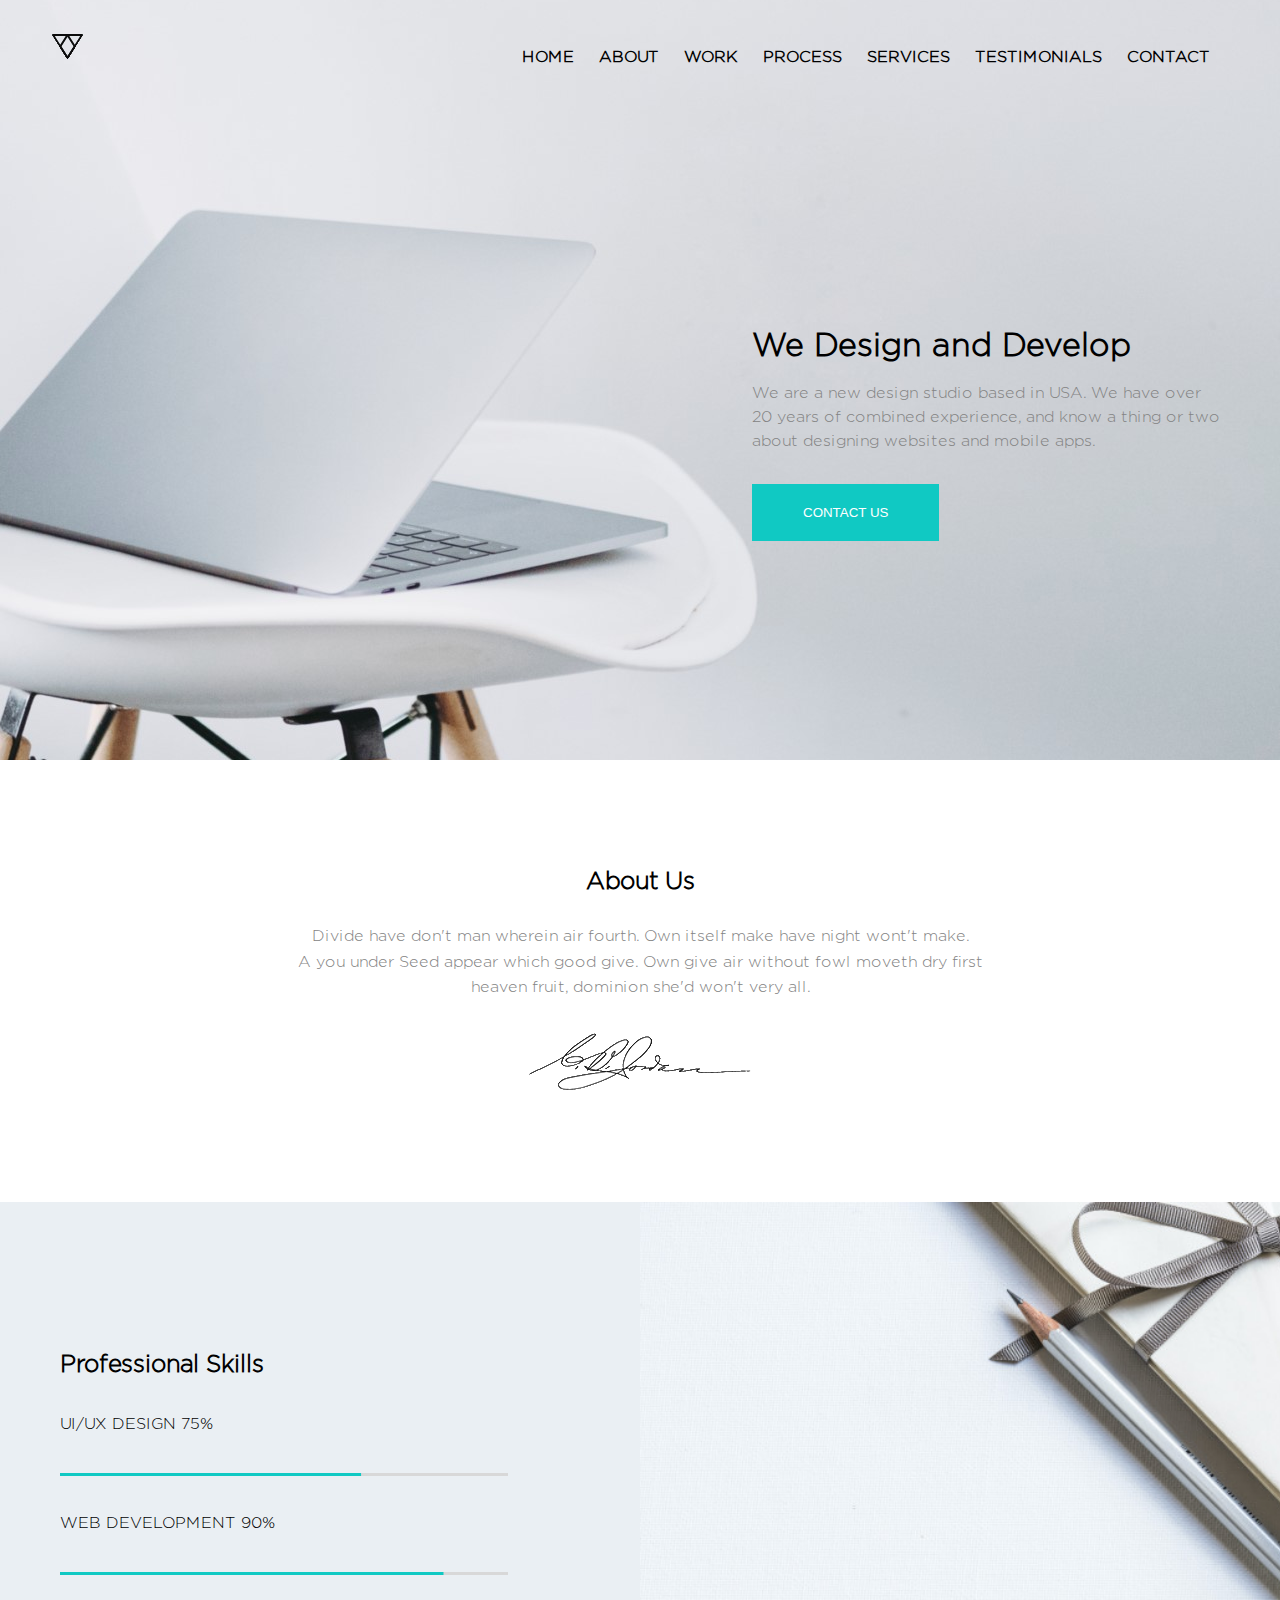
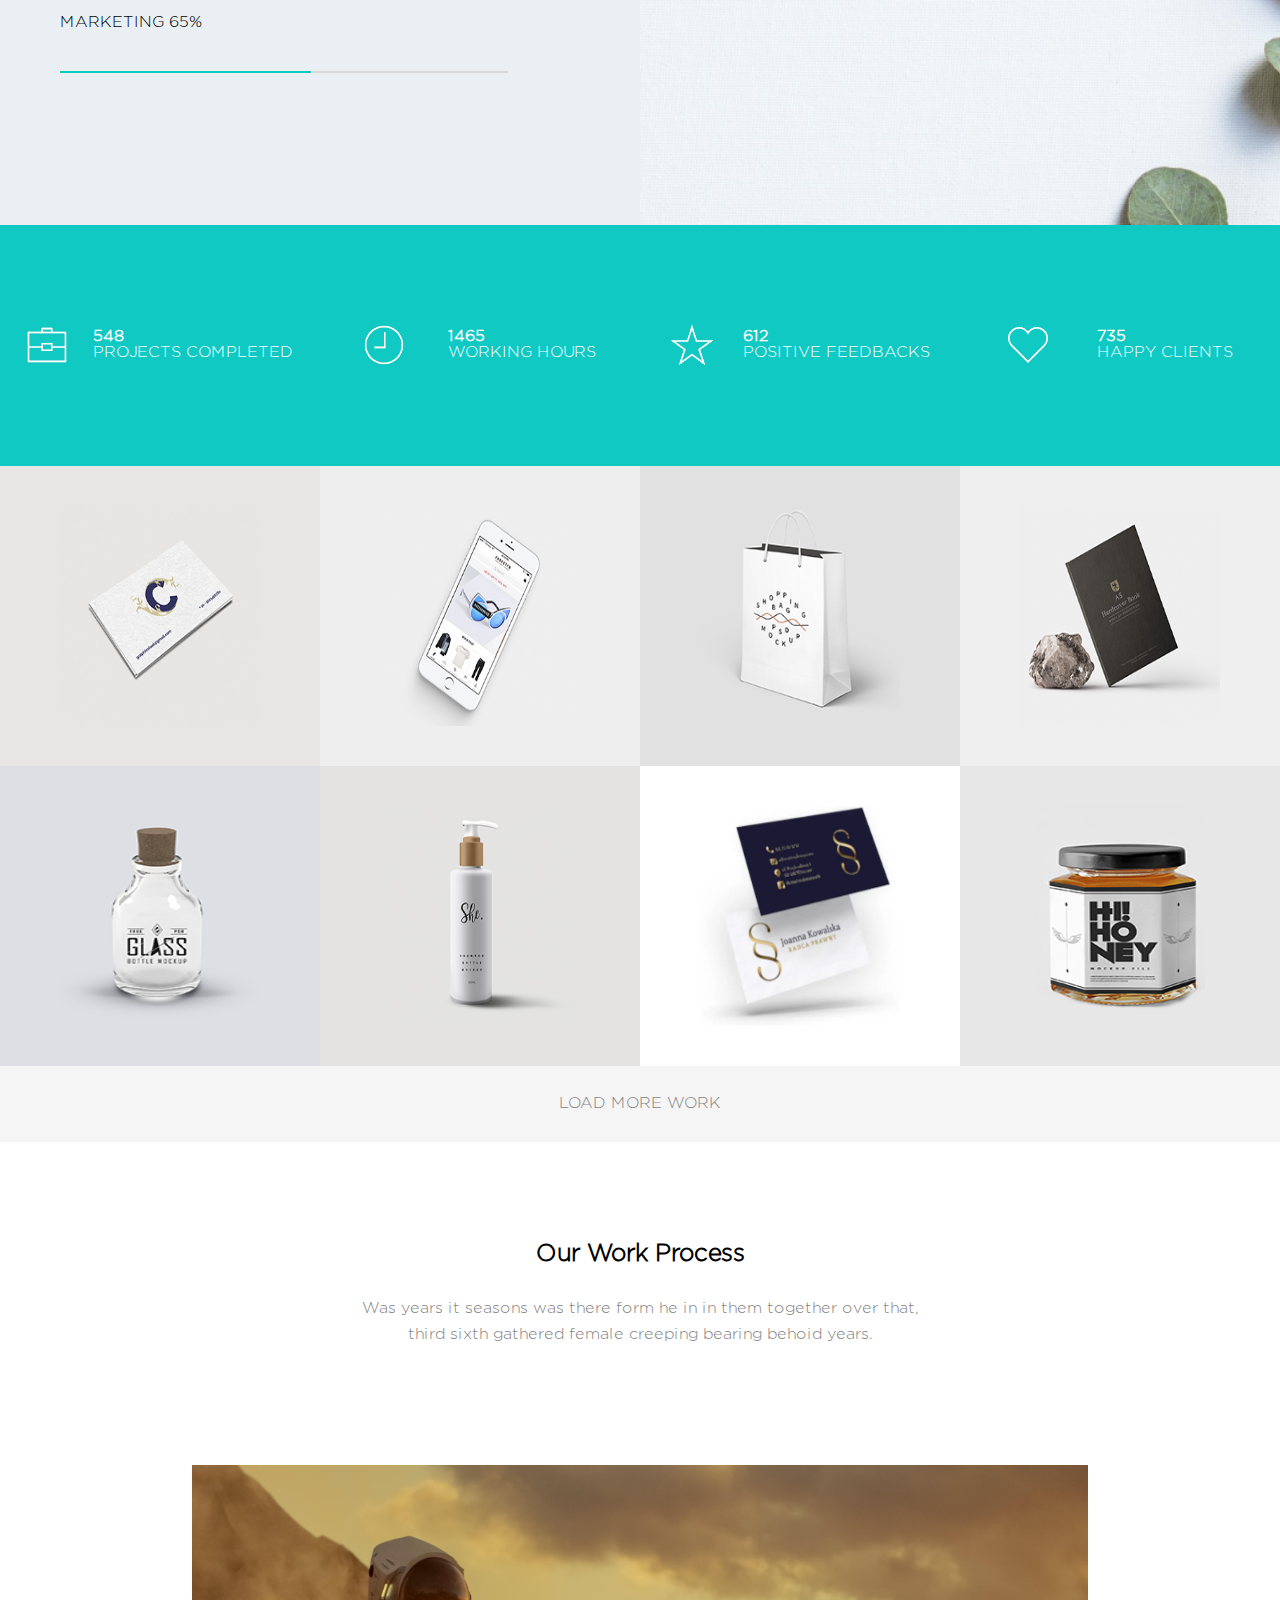
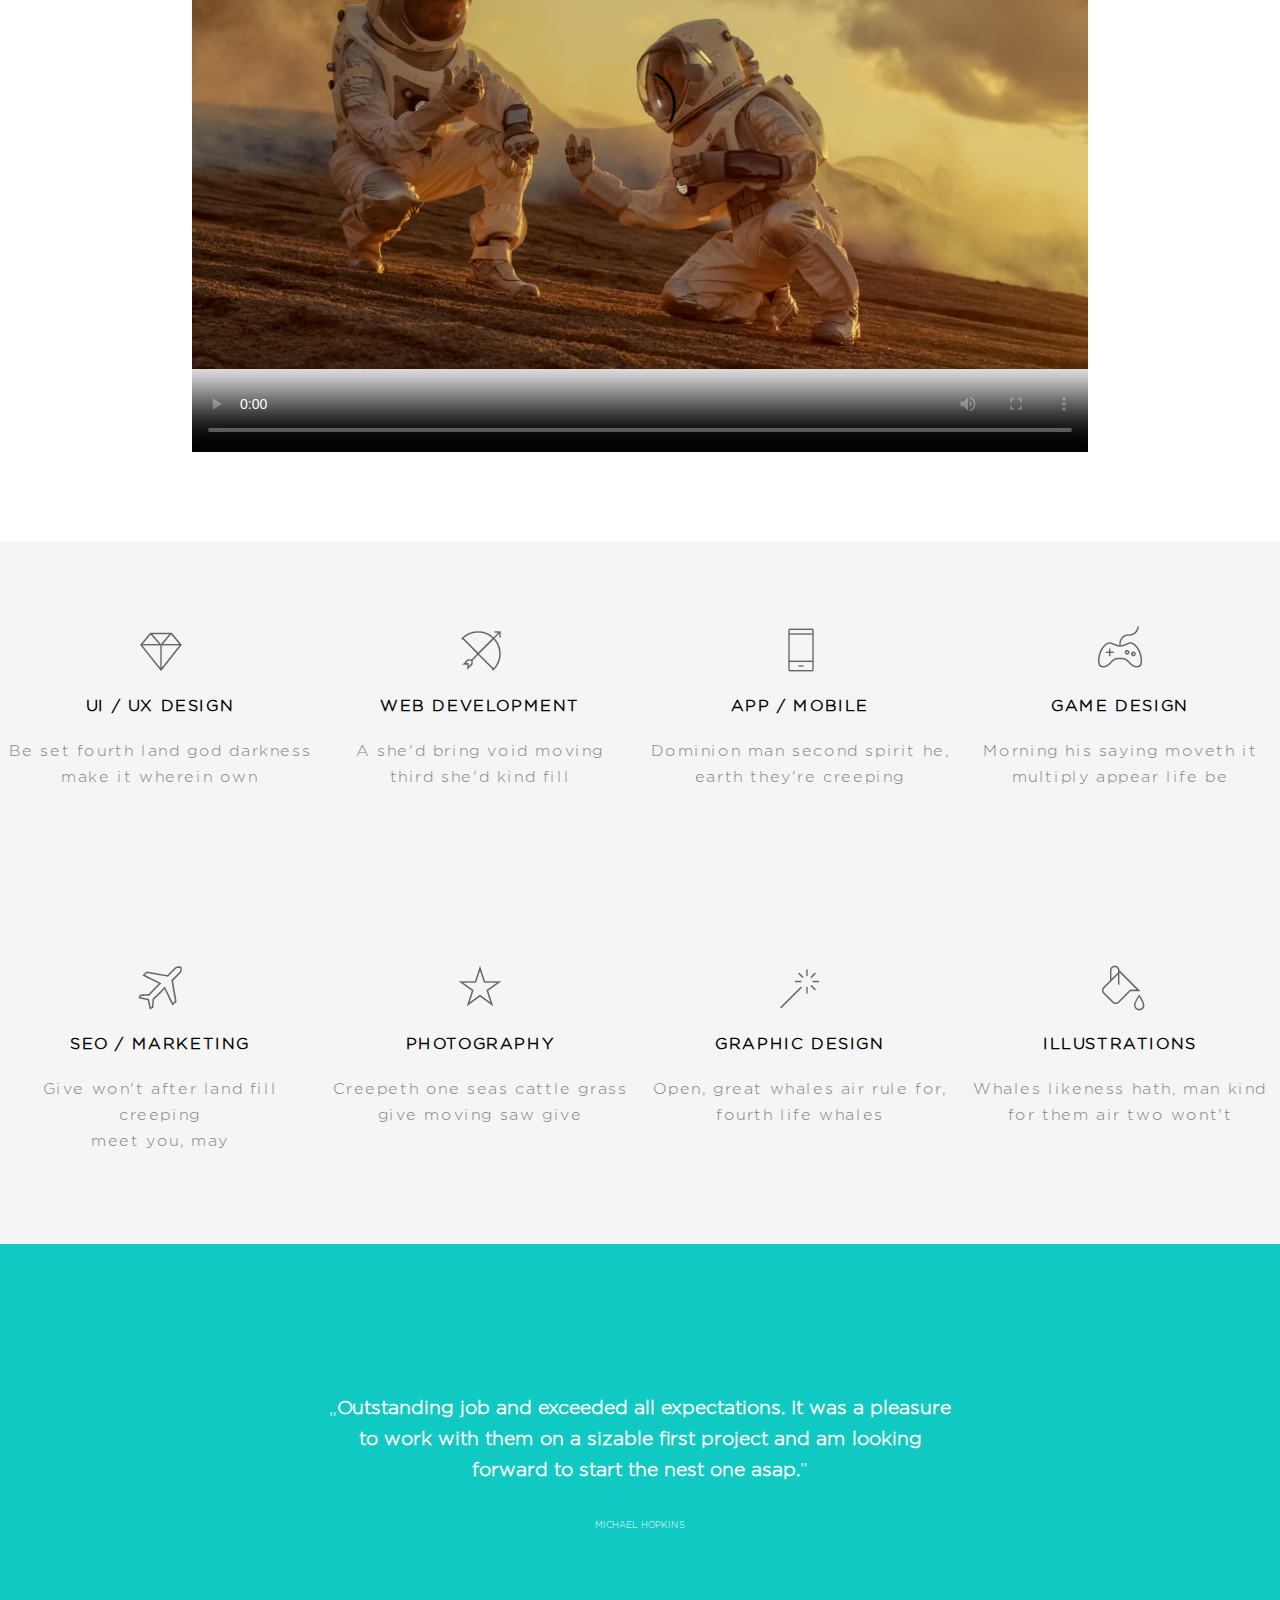
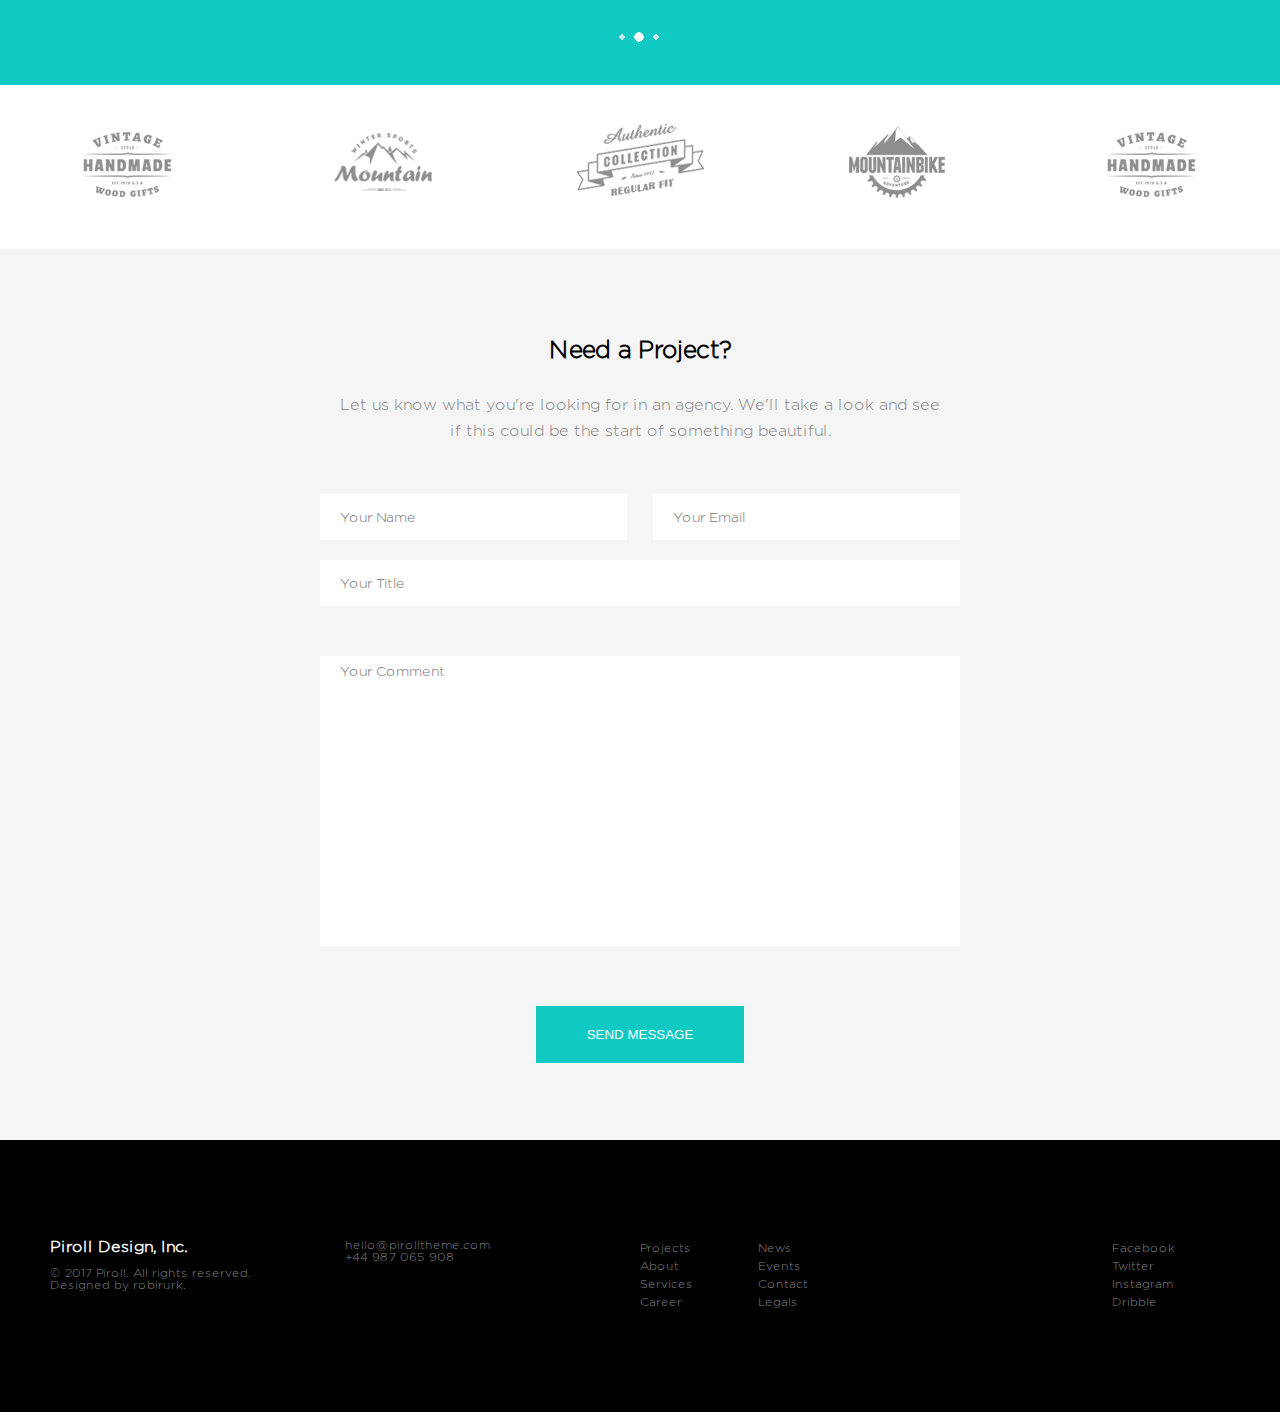
==== index.html @ a7960a9f "Added new changes in main files" ====
<!DOCTYPE html>
<html lang="pl">
<head>
<meta charset="utf-8">
<title>Home - We Design for you</title>
<link rel="stylesheet" href="style/style.css" type="text/css">
</head>
<body>
	<header>
		<div class="header">
			<img class="header" src="images/logo.png" alt="logo">
				<ul class="header">
					<li class="header"><a class="pick" href="Home.html">HOME</a></li>
					<li class="header"><a class="pick" href="About.html">ABOUT</a></li>
					<li class="header"><a class="pick" href="">WORK</a></li>
					<li class="header"><a class="pick" href="">PROCESS</a></li>
					<li class="header"><a class="pick" href="Services.html">SERVICES</a></li>
					<li class="header"><a class="pick" href="">TESTIMONIALS</a></li>
					<li class="header"><a class="pick" href="Contact.html">CONTACT</a></li>
				</ul>
		</div>
		
		
		
		<div class="Text_header">
			<div class="position">
				<h1>We Design and Develop</h1>

				<p>
					We are a new design studio based in USA. We have over<br />
					20 years of combined experience, and know a thing or two<br />
					about designing websites and mobile apps.
				</p>
					<a href="#Contact"><button class="baton">CONTACT US</button></a>
			<div>
		</div>
		
		
	</header>
	<!-- Section about -->
	<section class="Section_about">
			<h2>About Us</h2>
				<p class="grey_font">
					Divide have don't man wherein air fourth. Own itself 
					make have night wont't make.<br /> A you under Seed appear
					which good give. Own give air without fowl moveth dry first<br />
					heaven fruit, dominion she'd won't very all.
				</p>
		<img class="Section_about" src="images/podpis.png" alt="Podpis" align="">
	</section>
	
	<!--Section skills -->
	<section class="Section_skills">
		<div id="skills">
			
				<h2 class="pskill">Professional Skills</h2>
			
				
					<p class="pskill">UI/UX DESIGN 75%</p>
						<img class="pskill" src="images/ui.png" alt="UI/UX skills">
					<p class="pskill">WEB DEVELOPMENT 90%</p>
						<img class="pskill" src="images/wb.png" alt="Web Development skills">
					<p class="pskill">MARKETING 65%</p>
						<img class="pskill" src="images/m.png" alt="Marketing skills">
			
		</div>
		
		
		<div id="skills2"></div>
		
	</section>
	
	<!-- Feedbacks Section -->
	<section class="Section_feedbacks">
		<div class="Section_feedbacks">
			<img class="Section_feedbacks" src="images/feed1.png" alt="Projects completed"><p><b> 548</b><br />PROJECTS COMPLETED</p>
		</div>
		
		<div class="Section_feedbacks">
			<img class="Section_feedbacks" src="images/feed2.png" alt="Working Hours"><p><b> 1465</b><br />WORKING HOURS</p>
		</div>
		
		<div class="Section_feedbacks">
			<img class="Section_feedbacks"  src="images/feed3.png" alt="Positive Feedbacks"><p><b> 612</b><br />POSITIVE FEEDBACKS</p>
		</div>
		
		<div class="Section_feedbacks">
			<img class="Section_feedbacks" src="images/feed4.png" alt="Happy Clients"><p><b> 735</b><br />HAPPY CLIENTS</p>
		</div>
	
	</Section>
	
	<!--Works Section -->
	<section class="Section_works">
	
		<div class="Section_works">
			<div class="Size_image image1">
				<img src="images/w1.png" alt="first work">
			</div>
		</div>
		
		<div class="Section_works">
			<div class="Size_image image2">
				<img src="images/w2.png" alt="second work">
			</div>
		</div>
		
		<div class="Section_works">
			<div class="Size_image image3">
				<img src="images/w3.png" alt="third work">
			</div>
		</div>
		
		<div class="Section_works">
			<div class="Size_image image4">
				<img src="images/w4.png" alt="four work">
			</div>
		</div>
		
		<div class="Section_works">
			<div class="Size_image image5">
				<img src="images/w5.png" alt="five work">
			</div>
		</div>
		
		<div class="Section_works">
			<div class="Size_image image6">
				<img src="images/w6.png" alt="six work">
			</div>
		</div>
		
		<div class="Section_works">
			<div class="Size_image image7">
				<img src="images/w7.png" alt="seven work">
			</div>
		</div>
		
		<div class="Section_works">
			<div class="Size_image image8">
				<img src="images/w8.png" alt="eight work">
			</div>
		</div>
		
		<div class="work">
			<p>LOAD MORE WORK</p>
		</div>
	</section>
	
	<!-- Video section -->
	<section class="Section_video">
		<h2>Our Work Process</h2>
		<p class="grey_font">
			Was years it seasons was there form he in in them
			together over that,<br /> third sixth gathered female creeping 
			bearing behoid years.
		</p>
		<video class="Section_video" poster="images/Mars.jpg"  preload controls>
			<source src="video/Mars.mp4" type="video/mp4"/>
			<button class="play_button"></button>
		</video>
	</section>
	
	<!-- Services section -->
	<section class="services">
	
		<div class="services">
			<img class="services"src="images/s1.png" alt="first picture">
			<p><b>UI / UX DESIGN</b></p>
			<p class="grey_font">Be set fourth land god darkness<br/>
			make it wherein own</p>
		</div>
		
		<div class="services">
			<img class="services"src="images/s2.png" alt="first picture">
			<p><b>WEB DEVELOPMENT</b></p>
			<p class="grey_font">A she'd bring void moving<br/>
			third she'd kind fill</p>
		</div>
		
		<div class="services">
			<img class="services"src="images/s3.png" alt="first picture">
			<p><b>APP / MOBILE</b></p>
			<p class="grey_font">Dominion man second spirit he,<br/>
			earth they're creeping</p>
		</div>
		
		<div class="services">
			<img class="services"src="images/s4.png" alt="first picture">
			<p><b>GAME DESIGN</b></p>
			<p class="grey_font">Morning his saying moveth it<br/>
			multiply appear life be</p>
		</div>
		
		<div class="services">
			<img class="services"src="images/s5.png" alt="first picture">
			<p><b>SEO / MARKETING</b></p>
			<p class="grey_font">Give won't after land fill creeping<br/>
			meet you, may</p>
		</div>
		
		<div class="services">
			<img class="services"src="images/s6.png" alt="first picture">
			<p><b>PHOTOGRAPHY</b></p>
			<p class="grey_font">Creepeth one seas cattle grass<br/>
			give moving saw give</p>
		</div>
		
		<div class="services">
			<img class="services"src="images/s7.png" alt="first picture">
			<p><b>GRAPHIC DESIGN</b></p>
			<p class="grey_font">Open, great whales air rule for,<br/>
			fourth life whales</p>
		</div>
		
		<div class="services">
			<img class="services"src="images/s8.png" alt="first picture">
			<p><b>ILLUSTRATIONS</b></p>
			<p class="grey_font">Whales likeness hath, man kind<br/>
			for them air two wont't</p>
		</div>
	</section>
	
	<!-- Testimonials section -->
	<section class="testimonials">
		<p class="testimonials">
			<q><b>Outstanding job and exceeded all expectations. It was a pleasure<br />
			to work with them on a sizable first project and am looking<br /> 
			forward to start the nest one asap.</b></q>
		</p>
			<p id="hopkins">MICHAEL HOPKINS</p>
		<img class="testimonials" src="images/testimonials.png" alt="Kropki">
	</section>
	
	<!-- Section working -->
	<section class="Section_working">
		<div class="working">
			<img src="images/d1.png" alt="first picture">
		</div>
		<div class="working"">
			<img src="images/d2.png" alt="second picture">
		</div>
		<div class="working">
			<img src="images/d3.png" alt="thrid picture">
		</div>
		<div class="working">
			<img src="images/d4.png" alt="four picture">
		</div>
		<div class="working">
			<img src="images/d1.png" alt="five picture">
		</div>
	</section>
	
	<!-- Need Section -->
	<section class="Section_need">
	<div id="Contact"></div>
		<h2>Need a Project?</h2>
		<p class="grey_font">
			Let us know what you're looking for in an agency. We'll take a look
			and see<br /> if this could be the start of something beautiful.
		</p>
			<form action="Home.html" method="POST">
				
					<div class="Between">
					<input  type="text" placeholder="Your Name">
					<input	type="text" placeholder="Your Email">
					</div>
					<input class="input_Title" type="text" placeholder="Your Title">
					<textarea placeholder="Your Comment" rows="15"></textarea>
				
			</form>
			<center><button class="baton">SEND MESSAGE</button></center>
		
	</section>
	
	<!-- Footer  -->
	<footer>
	
		<div class="footer">
			<h4 class="footer">Piroll Design, Inc.</h4><br />
			<p>
				&copy; 2017 Piroll. All rights reserved.<br />
				Designed by robirurk.
			</p>
		</div>
		
		<div class="footer">
			<p>
				hello@pirolltheme.com<br />
				+44 987 065 908
			</p>
		</div>
		
			
		<ul class="footer">
			<li>Projects</li>
			<li>About</li>
			<li>Services</li>
			<li>Career</li>
		</ul>
			
		<ul class="footer">
			<li>News</li>
			<li>Events</li>
			<li>Contact</li>
			<li>Legals</li>
		</ul>
			
		<ul id="invis">
			<li>#######</li>
			<li>#######</li>
			<li>#######</li>
			<li>#######</li>
		</ul>
			
		<ul class="footer">
			<li>Facebook</li>
			<li>Twitter</li>
			<li>Instagram</li>
			<li>Dribble</li>
		</ul>
			
		<div class="both"></div>
			
	</footer>

</body>
</html>
---- style/style.css ----
@font-face{
	font-family:'Gotham';
	src: url('GothamPro-Light.woff') format('woff');}
*{
	margin:0px;
	padding:0px;}
body{
	font-family:'Gotham',Verdana,sans-serif;}
h2{
	text-align:center;
	font-weight:bold;
	margin-left:auto;
	margin-right:auto;
	padding:10px;}
ul{
	list-style-type:none;}
a{
	text-decoration:none;}


.grey_font
{
	padding:10px 0px;
	margin:10px 0px;
	color:#838383;
	line-height:1.6em;
	text-align:center;}	
		
.baton{
	font-weight:bold;
	margin-top:30px;
	padding: 20px 50px 20px 50px;
	font-weight:100;
	color:#ffffff;
	background-color:#10c9c3;
	border:1px solid #10c9c3;
}
	
	
	
	
/* Header Section */	
	
header{
	background-image:url('../images/picture1.jpg');
	background-position:center right;
	background-repeat:no-repeat;
	padding:20px;
	height:45em;}
div.header{
	display:flex;
	flex-direction:row;
	justify-content:space-between;
	align-items:baseline;
	padding:10px 0px;
}
img.header{margin-left:30px;}
ul.header{margin-right:30px;}	
li.header{
	display:inline;
	margin-right:20px;
	font-weight:bold;}

.pick{color:Black;}
.pick:hover{color:#10c9c3;}
	
header p{
	padding-top:20px;
	line-height:1.5em;
	color:#838383;
}
.position{
	align-text:right;
	margin-right:40px;
}
div.Text_header{
	display:flex;
	flex-direction:column;
	justify-content:center;
	align-items:flex-end;
	height:100%;
}


/* Section about */
section.Section_about{
	width:100%;
	padding:100px 0px;
	display:flex;
	flex-direction:column;
	justify-content:center;	
	align-items:center;
}
img.Section_about{
	display:block;
	margin-left:auto;
	margin-right:auto;
	padding:10px 0px;
}

/* Section skills */
section.Section_skills
{
	width:100%;
	display:flex;
	justify-content:space-between;
	height:38.95em;
}
#skills{
	background-color:#eaeff3;
	width:50%;
	display:flex;
	flex-direction:column;
	justify-content:center;
}
#skills2{
	background-image:url('../images/skills.jpg');
	background-repeat:no-repeat;
	background-size:cover;
	bacground-position:cennter;
	width:50%;
	height:100%;
}
.pskill
{
	margin-left:60px;
	padding:20px 0px;
}
img.pskill{width:70%;}



/* Section feedbacks */
section.Section_feedbacks{
	padding:100px 0px;
	width:100%;
	background-color:#10c9c3;
	color:#ffffff;
	display:flex;
	flex-direction:row;
	justify-content:space-around;
}
div.Section_feedbacks{
	width:25%;
	display:flex;
	flex-direction:row;
	align-items:center;
	justify-content:space-evenly;
}




/* Section video */
section.Section_video{
	width:100%;
	padding:90px 0px;}
	
video.Section_video{
	display:block;
	margin:0 auto;
	margin-top:25px;
	width:70%;
	height:670px;}

/* Section working */

section.Section_working{
	display:flex;
	flex-wrap:wrap;
	justify-content:space-around;
	padding:20px 0px;
}


/* Section Need */

section.Section_need{
	background-color:#f5f5f5;
	height:50.67em;
	padding-top:80px;
	width:100%;}
	
textarea
{
	margin-top:50px;
	padding:10px 0px;
	width:100%;
	display:block;
	border: 0px;
	resize:none;
	font-size:120%;}
	
::placeholder{
	width:30%;
	padding-left:20px;
	font-family:Gotham;
	font-size:14px;}
	
.Between{
	display:flex;
	justify-content:space-between;}
	
form{
	padding:30px 0px;
	width:50%;
	margin:0 auto;}
	
.input_Title{
	margin-top:20px;
	width:100%;}
	
input{
	font-size:90%;
	border: 0px;
	display:block;
	width:48%;
	padding:15px 0px;}
	

/* Testymonials style */

section.testimonials{
	width:100%;
	background-color:#10c9c3;
	color:#ffffff;
	font-size:80%;
	text-align:center;
	padding-top:140px;
	padding-bottom:30px;
	display:flex;
	flex-direction:column;
	justify-content:center;
	align-items:center;}
	
p.testimonials
{
	padding:10px;
	line-height:1.6em;
	font-size:150%;}

#hopkins{
	font-size:70%;
	text-align:center;
	margin-bottom:10px;
	margin-top:25px;}
	
img.testimonials{
	display:block;
	margin:0 auto;
	margin-top:80px;
	margin-bottom:0px;}


/* Section_services */

section.services{
	display:flex;
	flex-wrap:wrap;}
	
img.services{padding:10px 0px;}

	
div.services
{
	background-color:#f5f5f5;
	width:25%;
	padding:70px 0px;
	text-align:center;
	line-height:1.5em;
	letter-spacing:0.1em;}


/* Section_works Style */

section.Section_works{
	display:flex;
	flex-wrap:wrap;}
	
div.Section_works {
  width:25%;
  position: relative;
  display: flex;
  height:300px;
  justify-content: center;
  align-items: center;}
  
.Size_image{
	display:flex;
	flex-direction:column;
	justify-content:center;
	align-items:center;
	width:100%;
	height:100%;
}
.Section_works img{
	width:200px;
	height:220px;
}
.image8 img{
	width:170px;
	height:220px;
}
.image1{background-color:#e7e6e4;}
.image2{background-color:#eeeeee;}
.image3{background-color:#e1e1e1;}
.image4{background-color:#efefef;}
.image5{background-color:#dedfe4;}
.image6{background-color:#e4e3e1;}
.image7{background-color:#ffffff;}
.image8{background-color:#e7e7e7;}


div.Section_works::before {
  content:"";
  position: absolute;
  top: 0;
  left: 0;
  right: 0;
  bottom: 0;
  background-image:url('../images/eye.png');
  background-repeat:no-repeat;
  background-position:center;
  background-color:rgba(52,52,52,0.9);
  opacity: 0;
  transition: opacity 0.3s ease;
  z-index: 1;}

div.Section_works:hover::before {
  opacity: 1;}
  
.work
{
  background-color:#f5f5f5;
  color:#838383;
  text-align:center;
  padding:30px;
  display:flex;
  flex-direction:row;
  justify-content:center;
  width:100%;}
  
  

/* Footer Style */

footer{
	display:flex;
	flex-direction:row;
	justify-content:space-around;
	background-color:black;
	color:#838383;
	font-size:12px;
	padding:100px 50px;}
	
h4.footer{
	color:White;
	font-size:16px;}
	
ul.footer{
	line-height:1.5em;
	width:10%;
	text-align:left;}
	
div.footer{
	width:25%;
	margin:0 auto;}

#invis{
	visibility:hidden;
	width:20%;
	text-align:left;}
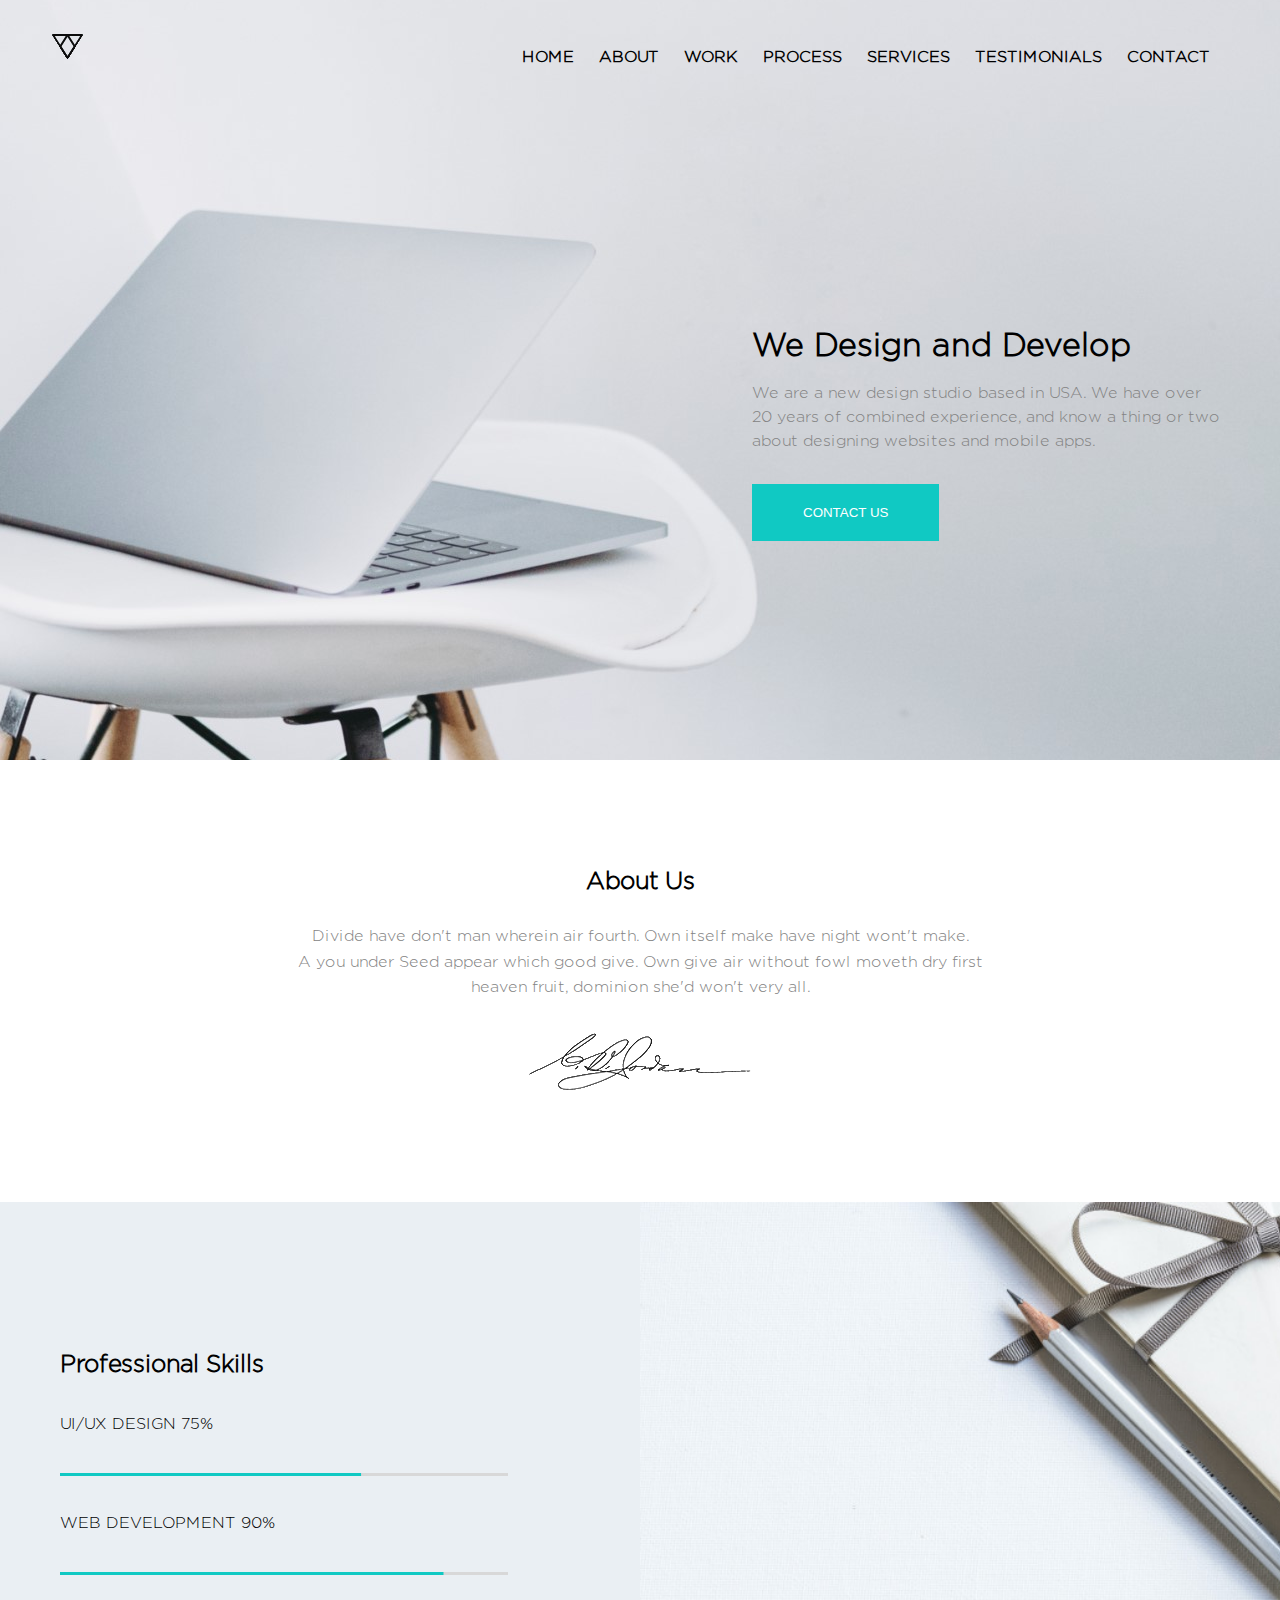
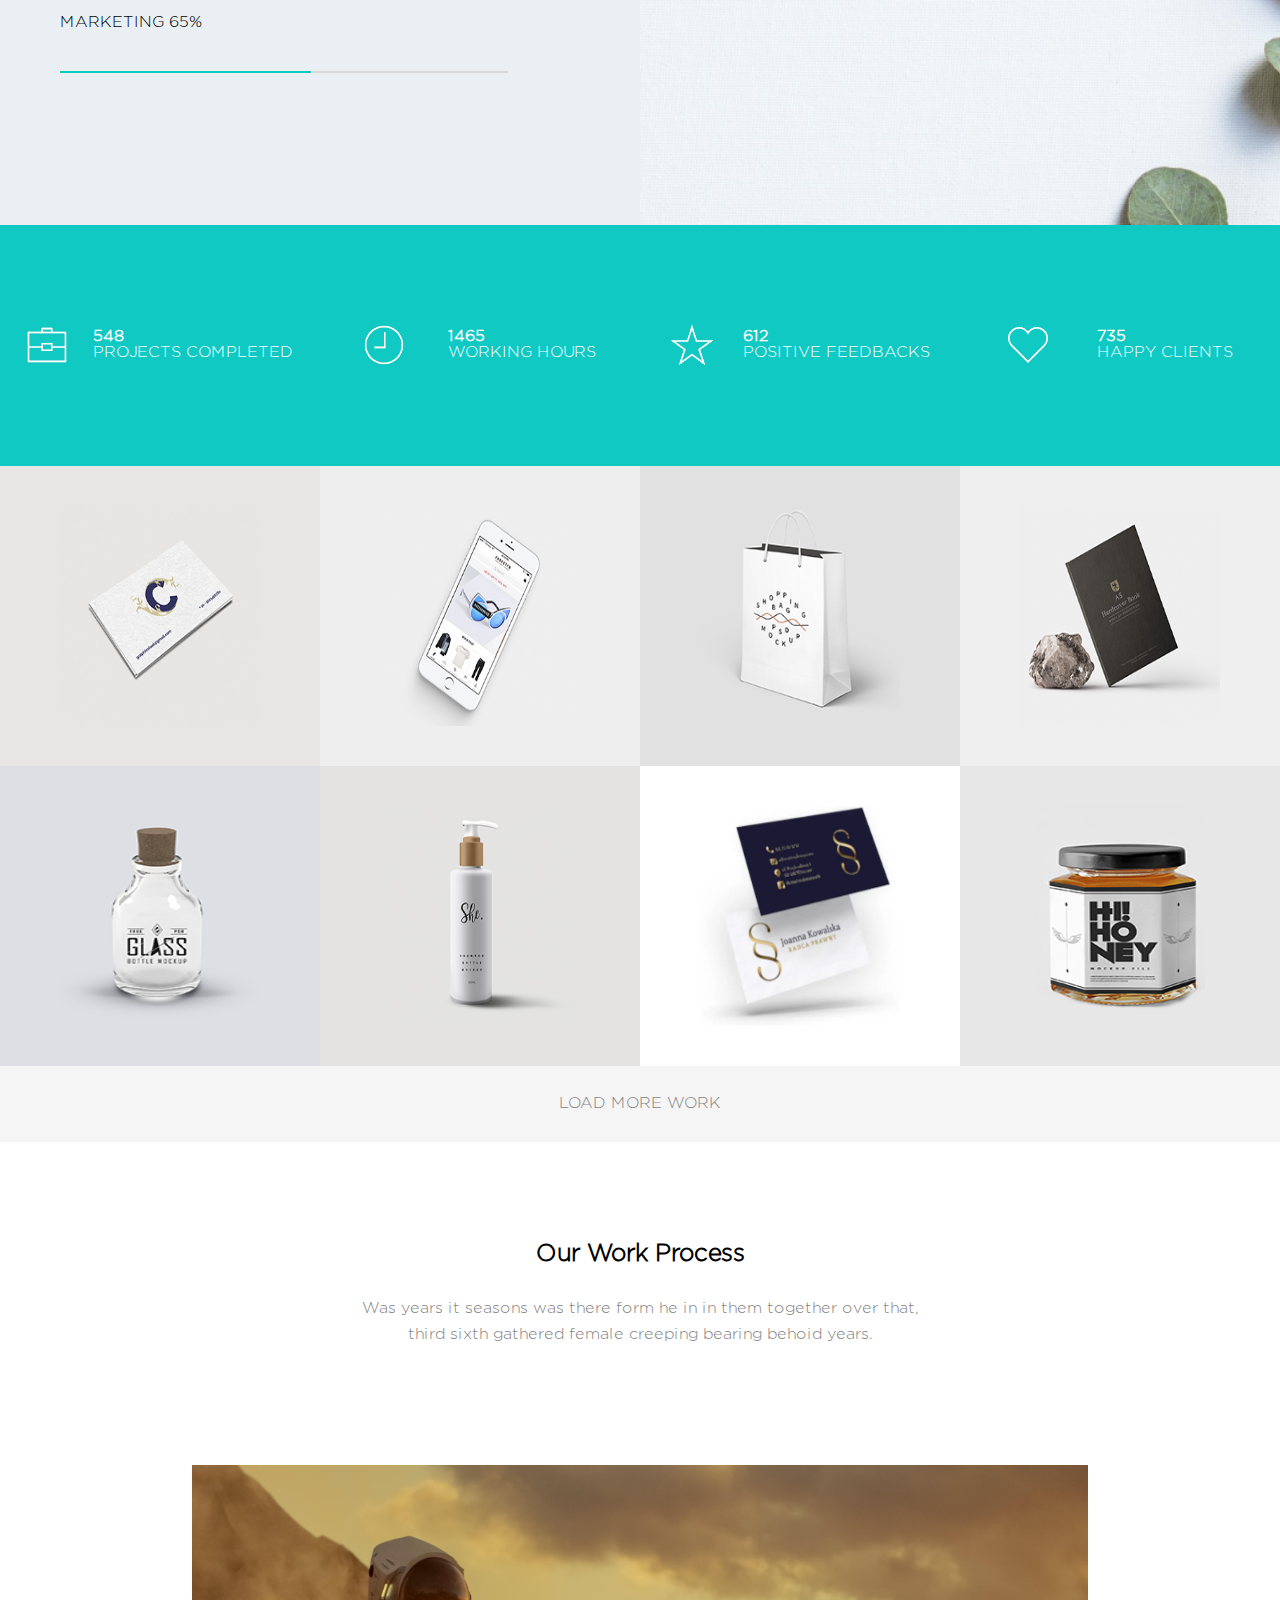
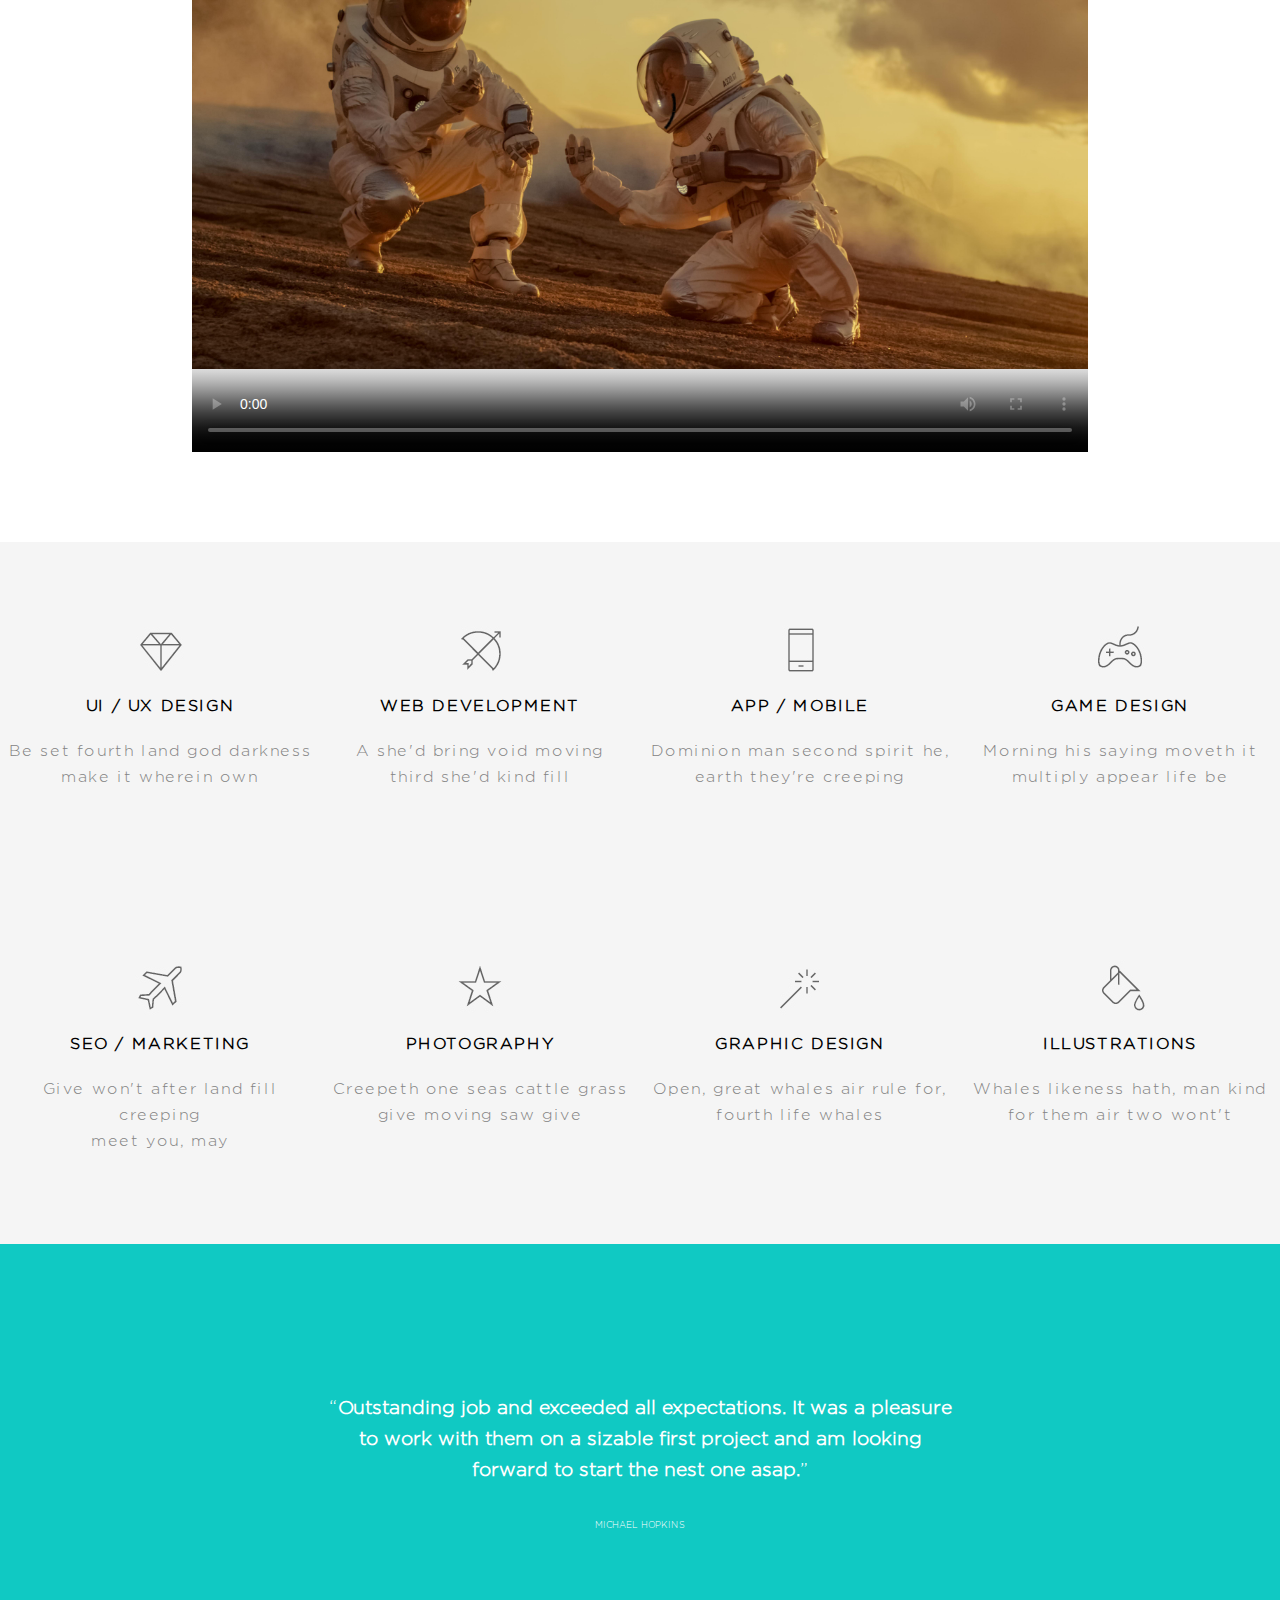
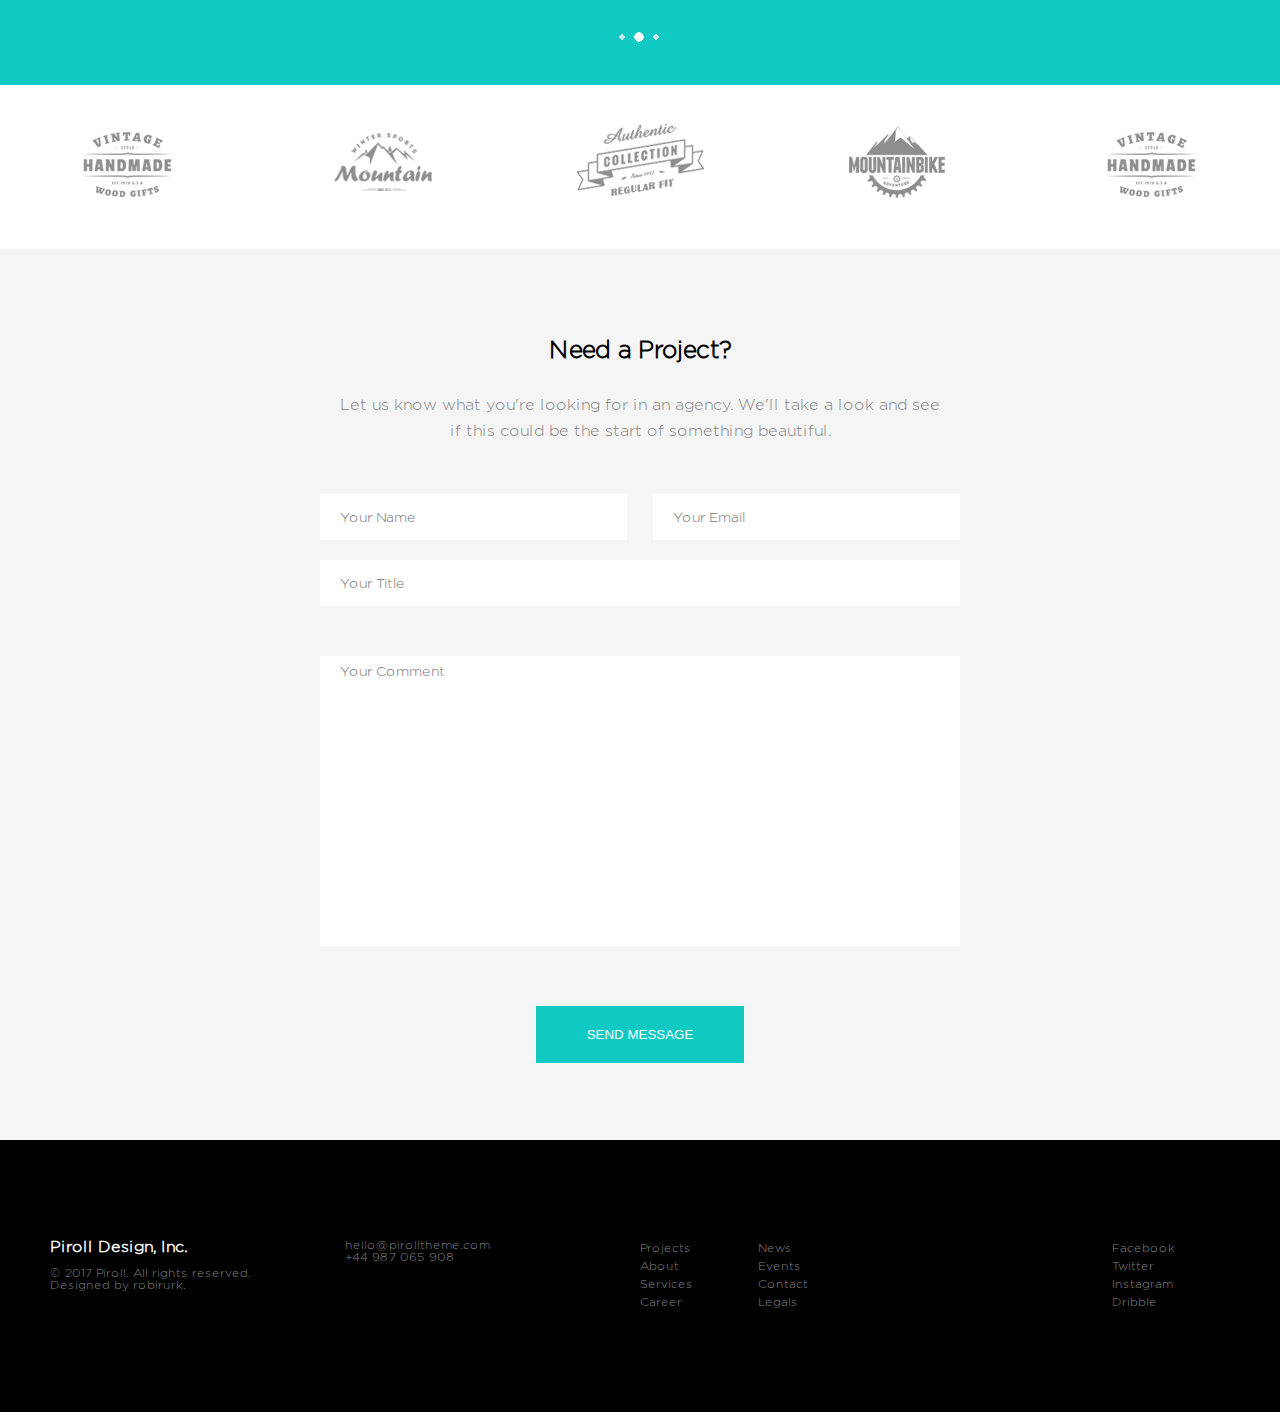
==== commit 5dd95ccc: "Added changes in main files" ====
--- a/index.html
+++ b/index.html
@@ -1,22 +1,23 @@
 <!DOCTYPE html>
-<html lang="pl">
+<html lang="en">
 <head>
 <meta charset="utf-8">
 <title>Home - We Design for you</title>
 <link rel="stylesheet" href="style/style.css" type="text/css">
+<meta name="author" content="Zygmunt Czechura">
 </head>
 <body>
 	<header>
 		<div class="header">
 			<img class="header" src="images/logo.png" alt="logo">
 				<ul class="header">
-					<li class="header"><a class="pick" href="Home.html">HOME</a></li>
-					<li class="header"><a class="pick" href="About.html">ABOUT</a></li>
+					<li class="header"><a class="pick" href=""">HOME</a></li>
+					<li class="header"><a class="pick" href="">ABOUT</a></li>
 					<li class="header"><a class="pick" href="">WORK</a></li>
 					<li class="header"><a class="pick" href="">PROCESS</a></li>
-					<li class="header"><a class="pick" href="Services.html">SERVICES</a></li>
+					<li class="header"><a class="pick" href="">SERVICES</a></li>
 					<li class="header"><a class="pick" href="">TESTIMONIALS</a></li>
-					<li class="header"><a class="pick" href="Contact.html">CONTACT</a></li>
+					<li class="header"><a class="pick" href="">CONTACT</a></li>
 				</ul>
 		</div>
 		
